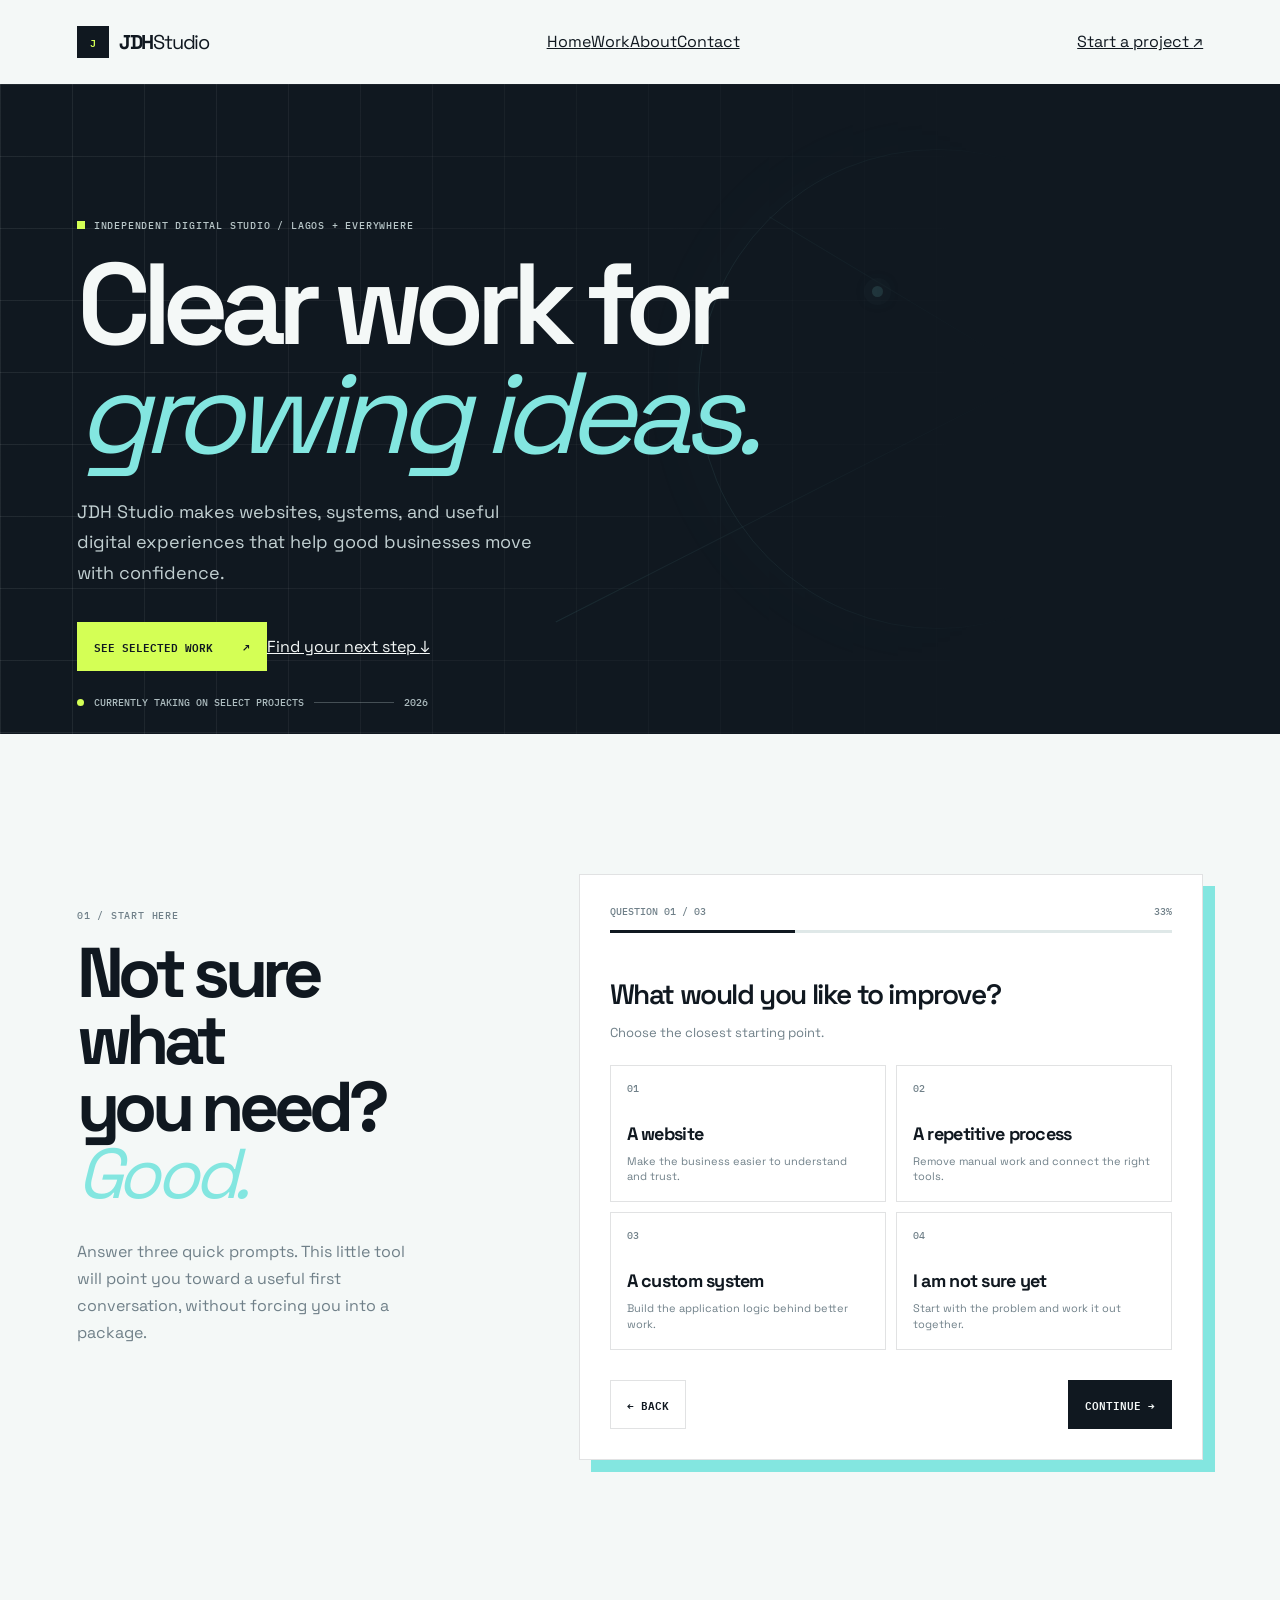
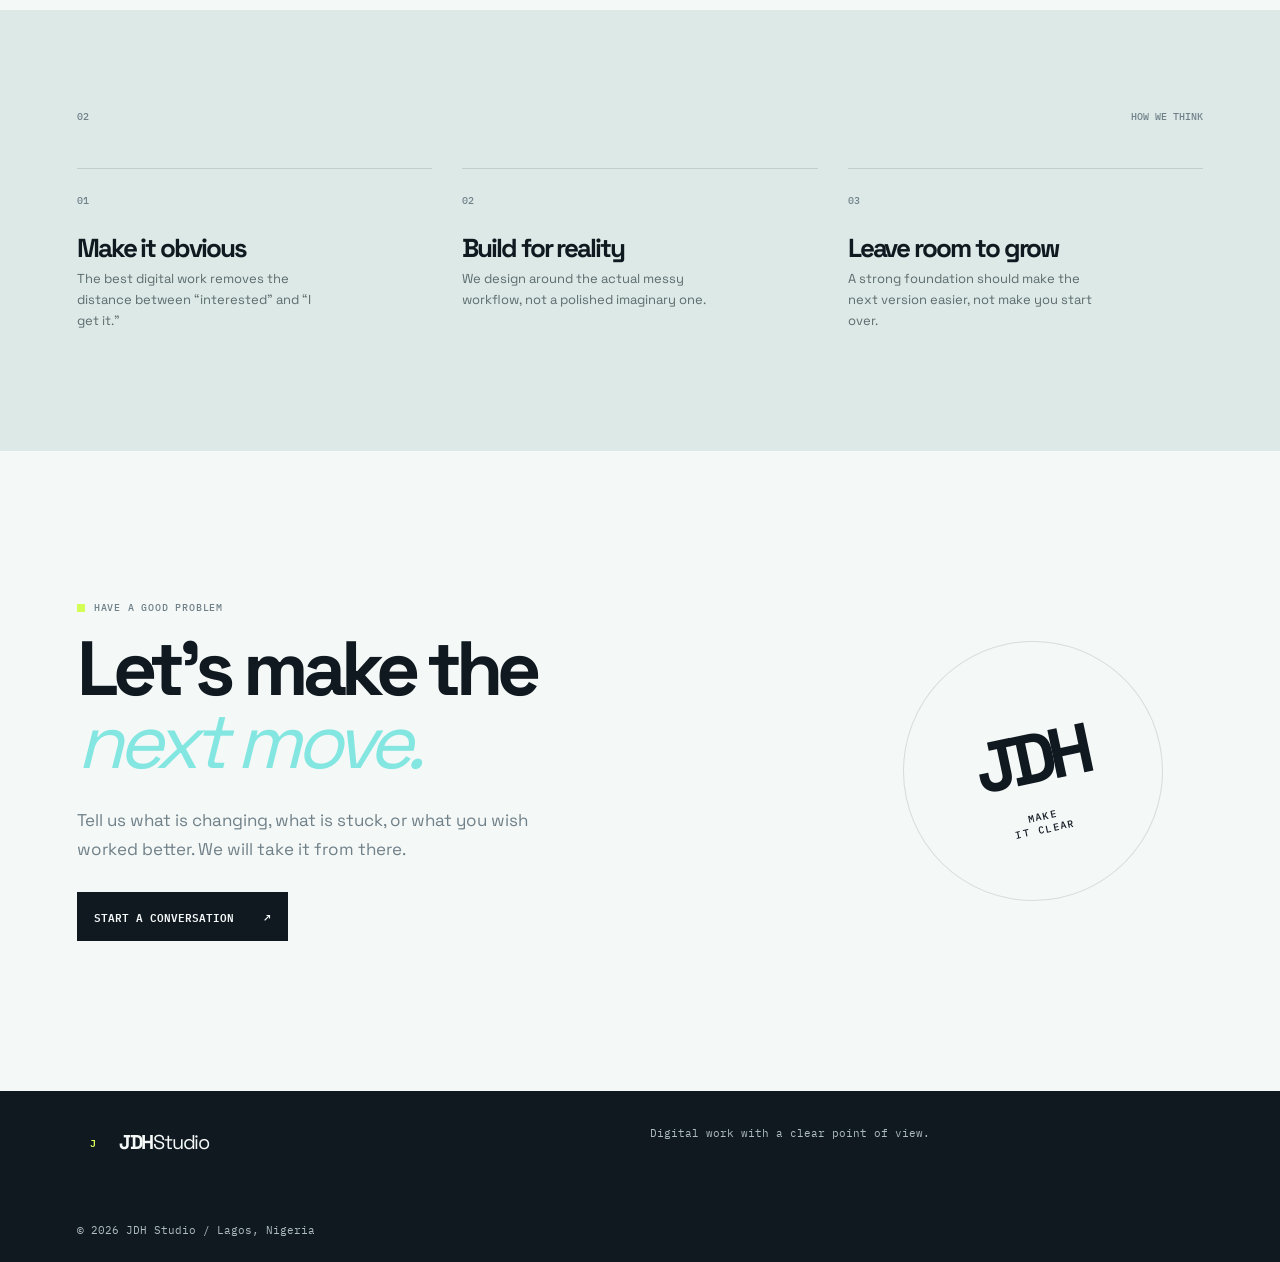
==== index.html @ 5bce69d0 "Create LeadFlow studio prototype" ====
<!doctype html>
<html lang="en">
  <head>
    <meta charset="UTF-8" />
    <meta name="viewport" content="width=device-width, initial-scale=1.0" />
    <meta name="description" content="JDH Studio builds clear digital tools, websites, and systems for ambitious small businesses." />
    <meta
      property="og:title"
      content="JDH Studio — Clear digital work for growing businesses"
    />
    <meta
      property="og:description"
      content="Websites, systems, and automation designed to make good businesses easier to choose."
    />
    <meta property="og:type" content="website" />
    <title>JDH Studio — Digital work with a clear point of view</title>
    <link rel="preconnect" href="https://fonts.googleapis.com" />
    <link rel="preconnect" href="https://fonts.gstatic.com" crossorigin />
    <link
      href="https://fonts.googleapis.com/css2?family=IBM+Plex+Mono:wght@400;500;600&family=Space+Grotesk:wght@400;500;600;700&display=swap"
      rel="stylesheet"
    />
    <link rel="icon" href="favicon.svg" type="image/svg+xml" />
    <link rel="stylesheet" href="styles.css" />
  </head>
  <body>
    <a class="skip-link" href="#main">Skip to content</a>
    <header class="site-header">
      <a class="brand" href="index.html" aria-label="JDH Studio home"><span class="brand-mark">J</span><span>JDH<span>Studio</span></span></a>
      <nav class="site-nav" aria-label="Primary navigation">
        <a class="active" href="index.html">Home</a><a href="work.html">Work</a><a href="about.html">About</a><a href="contact.html">Contact</a>
      </nav>
      <a class="header-cta" href="contact.html">Start a project <span>↗</span></a>
    </header>
    <main id="main">
      <section class="hero section-wrap" id="top">
        <div class="hero-grid">
          <div class="hero-glow"></div>
          <div class="hero-line line-one"></div>
          <div class="hero-line line-two"></div>
          <div class="hero-orb orb-one"></div>
          <div class="hero-orb orb-two"></div>
        </div>
        <div class="hero-copy reveal">
          <p class="eyebrow"><span></span> Independent digital studio / Lagos + everywhere</p>
          <h1>Clear work for<br /><i>growing ideas.</i></h1>
          <p>
            JDH Studio makes websites, systems, and useful digital experiences that help good businesses move with confidence.
          </p>
          <div class="hero-actions"><a class="button button-accent" href="work.html">See selected work <span>↗</span></a><a class="text-link light" href="#assistant">Find your next step <span>↓</span></a></div>
        </div>
        <div class="hero-status">
          <span class="status-dot"></span> Currently taking on select projects <span class="status-line"></span> 2026
        </div>
      </section>
      <section class="assistant section-wrap" id="assistant">
        <div class="assistant-intro reveal">
          <p class="eyebrow">01 / Start here</p>
          <h2>Not sure what<br />you need? <i>Good.</i></h2>
          <p>
            Answer three quick prompts. This little tool will point you toward a useful first conversation, without forcing you into a package.
          </p>
        </div>
        <div class="assistant-card reveal">
          <div class="progress-row">
            <span id="step-label">Question 01 / 03</span
            ><span id="progress-value">33%</span>
          </div>
          <div class="progress-track"><span id="progress-bar"></span></div>
          <form id="lead-form">
            <fieldset class="question active" data-step="0">
              <legend>What would you like to improve?</legend>
              <p class="question-note">Choose the closest starting point.</p>
              <div class="choice-grid">
                <label class="choice"
                  ><input
                    type="radio"
                    name="need"
                    value="website"
                    required
                  /><span
                    ><b>01</b><strong>A website</strong
                    ><small
                      >Make the business easier to understand and trust.</small
                    ></span
                  ></label
                ><label class="choice"
                  ><input type="radio" name="need" value="automation" /><span
                    ><b>02</b><strong>A repetitive process</strong
                    ><small
                      >Remove manual work and connect the right tools.</small
                    ></span
                  ></label
                ><label class="choice"
                  ><input type="radio" name="need" value="software" /><span
                    ><b>03</b><strong>A custom system</strong
                    ><small
                      >Build the application logic behind better work.</small
                    ></span
                  ></label
                ><label class="choice"
                  ><input type="radio" name="need" value="unsure" /><span
                    ><b>04</b><strong>I am not sure yet</strong
                    ><small
                      >Start with the problem and work it out together.</small
                    ></span
                  ></label
                >
              </div>
            </fieldset>
            <fieldset class="question" data-step="1">
              <legend>Where are you in the process?</legend>
              <p class="question-note">This helps set the right pace.</p>
              <div class="choice-stack">
                <label class="choice"
                  ><input
                    type="radio"
                    name="stage"
                    value="idea"
                    required
                  /><span
                    ><b>01</b><strong>Just exploring</strong
                    ><small>I want to understand what is possible.</small></span
                  ></label
                ><label class="choice"
                  ><input type="radio" name="stage" value="ready" /><span
                    ><b>02</b><strong>Ready to plan</strong
                    ><small
                      >I know the need and want to shape the work.</small
                    ></span
                  ></label
                ><label class="choice"
                  ><input type="radio" name="stage" value="improve" /><span
                    ><b>03</b><strong>Improving something existing</strong
                    ><small
                      >There is already a system, site, or process to
                      fix.</small
                    ></span
                  ></label
                >
              </div>
            </fieldset>
            <fieldset class="question" data-step="2">
              <legend>What should happen next?</legend>
              <p class="question-note">There is no wrong answer.</p>
              <div class="choice-stack">
                <label class="choice"
                  ><input
                    type="radio"
                    name="next"
                    value="whatsapp"
                    required
                  /><span
                    ><b>01</b><strong>Talk on WhatsApp</strong
                    ><small
                      >Send a short summary and start the conversation.</small
                    ></span
                  ></label
                ><label class="choice"
                  ><input type="radio" name="next" value="form" /><span
                    ><b>02</b><strong>Share more detail</strong
                    ><small>Continue to a fuller project enquiry.</small></span
                  ></label
                >
              </div>
            </fieldset>
            <div class="form-actions">
              <button
                class="button button-quiet"
                id="back-button"
                type="button"
                hidden
              >
                ← Back</button
              ><button
                class="button button-dark"
                id="next-button"
                type="button"
              >
                Continue <span>→</span>
              </button>
            </div>
          </form>
          <div class="result" id="result" hidden>
            <p class="eyebrow"><span></span> Your suggested starting point</p>
            <h3 id="result-title"></h3>
            <p id="result-copy"></p>
            <div class="result-summary" id="result-summary"></div>
            <div class="result-actions">
              <a class="button button-accent" id="result-action" href="#"
                >Send the summary <span>↗</span></a
              ><button
                class="button button-quiet"
                id="restart-button"
                type="button"
              >
                Start again ↻
              </button>
            </div>
          </div>
        </div>
      </section>
      <section class="proof section-wrap">
        <div class="proof-label">
          <span>02</span>
          <p>How we think</p>
        </div>
        <div class="proof-grid">
          <article class="proof-item reveal">
            <span>01</span>
            <h3>Make it obvious</h3>
            <p>
              The best digital work removes the distance between “interested” and “I get it.”
            </p>
          </article>
          <article class="proof-item reveal">
            <span>02</span>
            <h3>Build for reality</h3>
            <p>
              We design around the actual messy workflow, not a polished imaginary one.
            </p>
          </article>
          <article class="proof-item reveal">
            <span>03</span>
            <h3>Leave room to grow</h3>
            <p>
              A strong foundation should make the next version easier, not make you start over.
            </p>
          </article>
        </div>
      </section>
      <section class="closing section-wrap">
        <div class="closing-copy reveal">
          <p class="eyebrow"><span></span> Have a good problem</p>
          <h2>Let’s make the<br /><i>next move.</i></h2>
          <p>
            Tell us what is changing, what is stuck, or what you wish worked better. We will take it from there.
          </p>
          <a
            class="button button-dark"
            href="contact.html"
            >Start a conversation <span>↗</span></a
          >
        </div>
        <div class="closing-mark">
          <span>JDH</span><small>MAKE<br />IT CLEAR</small>
        </div>
      </section>
    </main>
    <footer class="footer section-wrap">
      <a class="brand" href="index.html"><span class="brand-mark">J</span><span>JDH<span>Studio</span></span></a>
      <p>Digital work with a clear point of view.</p>
      <small>© 2026 JDH Studio / Lagos, Nigeria</small>
    </footer>
    <script src="script.js"></script>
  </body>
</html>
---- styles.css ----
:root {
  --ink: #101820;
  --paper: #f4f8f7;
  --muted: #708089;
  --line: #10182020;
  --acid: #d4ff55;
  --cyan: #83e6e0;
  --sans: "Space Grotesk", Arial, sans-serif;
  --mono: "IBM Plex Mono", monospace;
}
* {
  box-sizing: border-box;
}
html {
  scroll-behavior: smooth;
}
body {
  margin: 0;
  overflow-x: hidden;
  background: var(--paper);
  color: var(--ink);
  font: 16px/1.5 var(--sans);
}
a {
  color: inherit;
}
.skip-link {
  position: fixed;
  z-index: 20;
  top: -100px;
  left: 18px;
  background: var(--acid);
  color: var(--ink);
  padding: 10px 14px;
}
.skip-link:focus {
  top: 12px;
}
.section-wrap {
  padding-inline: max(6vw, 24px);
}
.site-header {
  height: 84px;
  padding: 0 max(6vw, 24px);
  display: flex;
  justify-content: space-between;
  align-items: center;
}
.brand {
  display: inline-flex;
  align-items: center;
  gap: 10px;
  text-decoration: none;
  font-weight: 700;
  letter-spacing: -0.06em;
  font-size: 20px;
}
.brand > span:last-child > span {
  font-weight: 400;
}
.brand-mark {
  display: grid;
  place-items: center;
  width: 32px;
  height: 32px;
  background: var(--ink);
  color: var(--acid);
  font: 600 10px var(--mono);
  letter-spacing: -0.06em;
}
.header-note {
  margin: 0;
  color: var(--muted);
  font: 500 10px var(--mono);
  text-transform: uppercase;
}
.header-note span {
  color: var(--ink);
  margin-left: 8px;
}
.hero {
  position: relative;
  min-height: 650px;
  display: grid;
  align-content: center;
  padding-top: 72px;
  overflow: hidden;
  background: var(--ink);
  color: var(--paper);
}
.hero-copy {
  position: relative;
  z-index: 1;
  max-width: 760px;
}
.eyebrow {
  display: flex;
  align-items: center;
  gap: 9px;
  margin: 0 0 18px;
  color: var(--muted);
  font: 500 10px var(--mono);
  letter-spacing: 0.08em;
  text-transform: uppercase;
}
.hero .eyebrow {
  color: #b8c6c8;
}
.eyebrow span {
  width: 8px;
  height: 8px;
  display: inline-block;
  background: var(--acid);
}
h1,
h2,
h3 {
  margin: 0;
  letter-spacing: -0.08em;
  line-height: 0.95;
}
h1 {
  font-size: clamp(4.1rem, 9vw, 9rem);
  font-weight: 600;
}
h1 i,
h2 i {
  font-weight: 400;
  color: var(--cyan);
}
.hero-copy > p:not(.eyebrow) {
  max-width: 475px;
  margin: 28px 0 34px;
  color: #c2d0d2;
  font-size: 18px;
  line-height: 1.7;
}
.button {
  display: inline-flex;
  align-items: center;
  justify-content: space-between;
  gap: 30px;
  padding: 14px 16px;
  border: 1px solid transparent;
  text-decoration: none;
  font: 600 11px var(--mono);
  text-transform: uppercase;
  cursor: pointer;
  transition:
    transform 0.2s,
    background 0.2s;
}
.button:hover {
  transform: translateY(-3px);
}
.button-accent {
  background: var(--acid);
  color: var(--ink);
}
.button-dark {
  background: var(--ink);
  color: var(--paper);
}
.button-quiet {
  background: transparent;
  border-color: var(--line);
  color: var(--ink);
}
.hero-grid {
  position: absolute;
  inset: 0;
  overflow: hidden;
  background-image:
    linear-gradient(#f4f8f714 1px, transparent 1px),
    linear-gradient(90deg, #f4f8f714 1px, transparent 1px);
  background-size: 72px 72px;
  mask-image: linear-gradient(90deg, #000 0%, transparent 80%);
}
.hero-glow {
  position: absolute;
  width: 480px;
  height: 480px;
  right: 8%;
  top: 10%;
  border: 1px solid #83e6e044;
  border-radius: 50%;
  box-shadow: 0 0 80px #83e6e014;
}
.hero-line {
  position: absolute;
  width: 100%;
  height: 1px;
  background: #83e6e033;
  transform: rotate(-27deg);
}
.line-one {
  top: 38%;
  left: 38%;
}
.line-two {
  top: 71%;
  left: 53%;
  transform: rotate(31deg);
}
.hero-orb {
  position: absolute;
  border-radius: 50%;
  background: var(--cyan);
  box-shadow:
    0 0 0 8px #83e6e01f,
    0 0 40px #83e6e099;
}
.orb-one {
  width: 11px;
  height: 11px;
  right: 31%;
  top: 31%;
}
.orb-two {
  width: 7px;
  height: 7px;
  right: 18%;
  top: 67%;
  background: var(--acid);
}
.hero-status {
  position: absolute;
  bottom: 25px;
  left: max(6vw, 24px);
  right: max(6vw, 24px);
  display: flex;
  align-items: center;
  gap: 10px;
  color: #aebdc0;
  font: 500 10px var(--mono);
  text-transform: uppercase;
}
.status-dot {
  width: 7px;
  height: 7px;
  background: var(--acid);
  border-radius: 50%;
}
.status-line {
  height: 1px;
  width: 80px;
  background: #aebdc055;
}
.assistant {
  display: grid;
  grid-template-columns: 0.78fr 1.22fr;
  gap: 8vw;
  align-items: start;
  padding-top: 140px;
  padding-bottom: 150px;
}
.assistant-intro {
  padding-top: 35px;
}
.assistant-intro h2 {
  font-size: clamp(3rem, 5.5vw, 6rem);
}
.assistant-intro > p:last-child {
  max-width: 350px;
  margin-top: 30px;
  color: var(--muted);
  line-height: 1.7;
}
.assistant-card {
  border: 1px solid var(--line);
  background: #fff;
  padding: 30px;
  box-shadow: 12px 12px 0 var(--cyan);
}
.progress-row {
  display: flex;
  justify-content: space-between;
  color: var(--muted);
  font: 500 10px var(--mono);
  text-transform: uppercase;
}
.progress-track {
  height: 3px;
  background: #dfe8e8;
  margin: 12px 0 40px;
}
.progress-track span {
  display: block;
  width: 33%;
  height: 100%;
  background: var(--ink);
  transition: width 0.3s;
}
.question {
  display: none;
  border: 0;
  padding: 0;
  margin: 0;
}
.question.active {
  display: block;
}
.question legend {
  padding: 0;
  font-size: 28px;
  font-weight: 600;
  letter-spacing: -0.05em;
}
.question-note {
  margin: 8px 0 22px;
  color: var(--muted);
  font-size: 13px;
}
.choice-grid {
  display: grid;
  grid-template-columns: 1fr 1fr;
  gap: 10px;
}
.choice {
  display: block;
  cursor: pointer;
}
.choice input {
  position: absolute;
  opacity: 0;
}
.choice > span {
  display: block;
  height: 100%;
  border: 1px solid var(--line);
  padding: 16px;
  transition:
    background 0.2s,
    border 0.2s,
    transform 0.2s;
}
.choice:hover > span {
  transform: translateY(-2px);
  border-color: var(--ink);
}
.choice input:checked + span {
  border-color: var(--ink);
  background: var(--ink);
  color: var(--paper);
}
.choice b {
  display: block;
  margin-bottom: 25px;
  color: var(--muted);
  font: 500 10px var(--mono);
}
.choice strong {
  display: block;
  font-size: 18px;
  letter-spacing: -0.04em;
}
.choice small {
  display: block;
  margin-top: 7px;
  color: var(--muted);
  font-size: 11px;
  line-height: 1.45;
}
.choice input:checked + span small,
.choice input:checked + span b {
  color: #b8c6c8;
}
.choice-stack {
  display: grid;
  gap: 10px;
}
.choice-stack .choice > span {
  display: grid;
  grid-template-columns: 42px 1fr;
  gap: 5px 12px;
  align-items: start;
}
.choice-stack .choice b {
  grid-row: span 2;
  margin: 0;
}
.choice-stack .choice small {
  grid-column: 2;
}
.form-actions {
  display: flex;
  justify-content: space-between;
  align-items: center;
  margin-top: 30px;
}
.result h3 {
  max-width: 550px;
  margin: 0 0 18px;
  font-size: clamp(2.5rem, 4vw, 4.5rem);
}
.result > p:not(.eyebrow) {
  max-width: 550px;
  color: var(--muted);
  font-size: 16px;
  line-height: 1.7;
}
.result-summary {
  display: grid;
  gap: 8px;
  margin: 28px 0;
  padding: 18px;
  background: #edf4f3;
  color: var(--ink);
  font: 500 11px var(--mono);
}
.result-summary span {
  color: var(--muted);
}
.result-actions {
  display: flex;
  flex-wrap: wrap;
  gap: 10px;
}
.proof {
  padding-top: 100px;
  padding-bottom: 120px;
  background: #dce9e7;
}
.proof-label {
  display: flex;
  justify-content: space-between;
  margin-bottom: 45px;
  color: var(--muted);
  font: 500 10px var(--mono);
  text-transform: uppercase;
}
.proof-label p {
  margin: 0;
}
.proof-grid {
  display: grid;
  grid-template-columns: repeat(3, 1fr);
  gap: 30px;
}
.proof-item {
  border-top: 1px solid var(--line);
  padding-top: 18px;
}
.proof-item > span {
  color: var(--muted);
  font: 500 10px var(--mono);
}
.proof-item h3 {
  margin: 25px 0 8px;
  font-size: 26px;
}
.proof-item p {
  max-width: 250px;
  margin: 0;
  color: #5c6b6d;
  font-size: 13px;
  line-height: 1.6;
}
.closing {
  display: grid;
  grid-template-columns: 1fr 300px;
  gap: 10vw;
  align-items: center;
  padding-top: 150px;
  padding-bottom: 150px;
}
.closing-copy {
  max-width: 650px;
}
.closing-copy h2 {
  font-size: clamp(3rem, 6vw, 6.5rem);
}
.closing-copy > p:not(.eyebrow) {
  max-width: 480px;
  margin: 28px 0;
  color: var(--muted);
  font-size: 17px;
  line-height: 1.7;
}
.closing-mark {
  width: 260px;
  height: 260px;
  display: grid;
  place-content: center;
  border: 1px solid var(--line);
  border-radius: 50%;
  color: var(--ink);
  text-align: center;
  transform: rotate(-12deg);
}
.closing-mark span {
  font-size: 70px;
  font-weight: 700;
  letter-spacing: -0.12em;
}
.closing-mark small {
  font: 500 10px var(--mono);
  letter-spacing: 0.16em;
}
.footer {
  display: grid;
  grid-template-columns: 1fr 1fr;
  gap: 20px;
  background: var(--ink);
  color: var(--paper);
  padding-top: 35px;
  padding-bottom: 25px;
}
.footer p,
.footer small {
  margin: 0;
  color: #aebdc0;
  font: 11px var(--mono);
}
.footer small {
  grid-column: 1/-1;
  margin-top: 45px;
}
.reveal {
  opacity: 0;
  transform: translateY(18px);
  transition:
    opacity 0.7s ease,
    transform 0.7s ease;
}
.reveal.is-visible {
  opacity: 1;
  transform: none;
}
.sr-only {
  position: absolute;
  width: 1px;
  height: 1px;
  padding: 0;
  margin: -1px;
  overflow: hidden;
  clip: rect(0, 0, 0, 0);
  white-space: nowrap;
  border: 0;
}
:focus-visible {
  outline: 2px solid var(--acid);
  outline-offset: 4px;
}
@media (max-width: 800px) {
  .header-note {
    display: none;
  }
  .header-cta {
    display: none;
  }
  .hero {
    min-height: 650px;
  }
  .hero-copy {
    padding-bottom: 35px;
  }
  .hero-glow {
    right: -190px;
    top: 17%;
    width: 400px;
    height: 400px;
  }
  .assistant {
    grid-template-columns: 1fr;
    gap: 45px;
    padding-top: 90px;
    padding-bottom: 100px;
  }
  .assistant-intro {
    padding-top: 0;
  }
  .assistant-card {
    padding: 20px;
    box-shadow: 7px 7px 0 var(--cyan);
  }
  .choice-grid {
    grid-template-columns: 1fr;
  }
  .question legend {
    font-size: 25px;
  }
  .proof {
    padding-top: 75px;
    padding-bottom: 90px;
  }
  .proof-grid {
    grid-template-columns: 1fr;
    gap: 35px;
  }
  .closing {
    grid-template-columns: 1fr;
    gap: 55px;
    padding-top: 95px;
    padding-bottom: 100px;
  }
  .closing-mark {
    width: 200px;
    height: 200px;
  }
  .footer {
    grid-template-columns: 1fr;
  }
  .footer small {
    margin-top: 25px;
  }
}
@media (prefers-reduced-motion: reduce) {
  html {
    scroll-behavior: auto;
  }
  .reveal {
    opacity: 1;
    transform: none;
    transition: none;
  }
  .button,
  .choice > span {
    transition: none;
  }
}
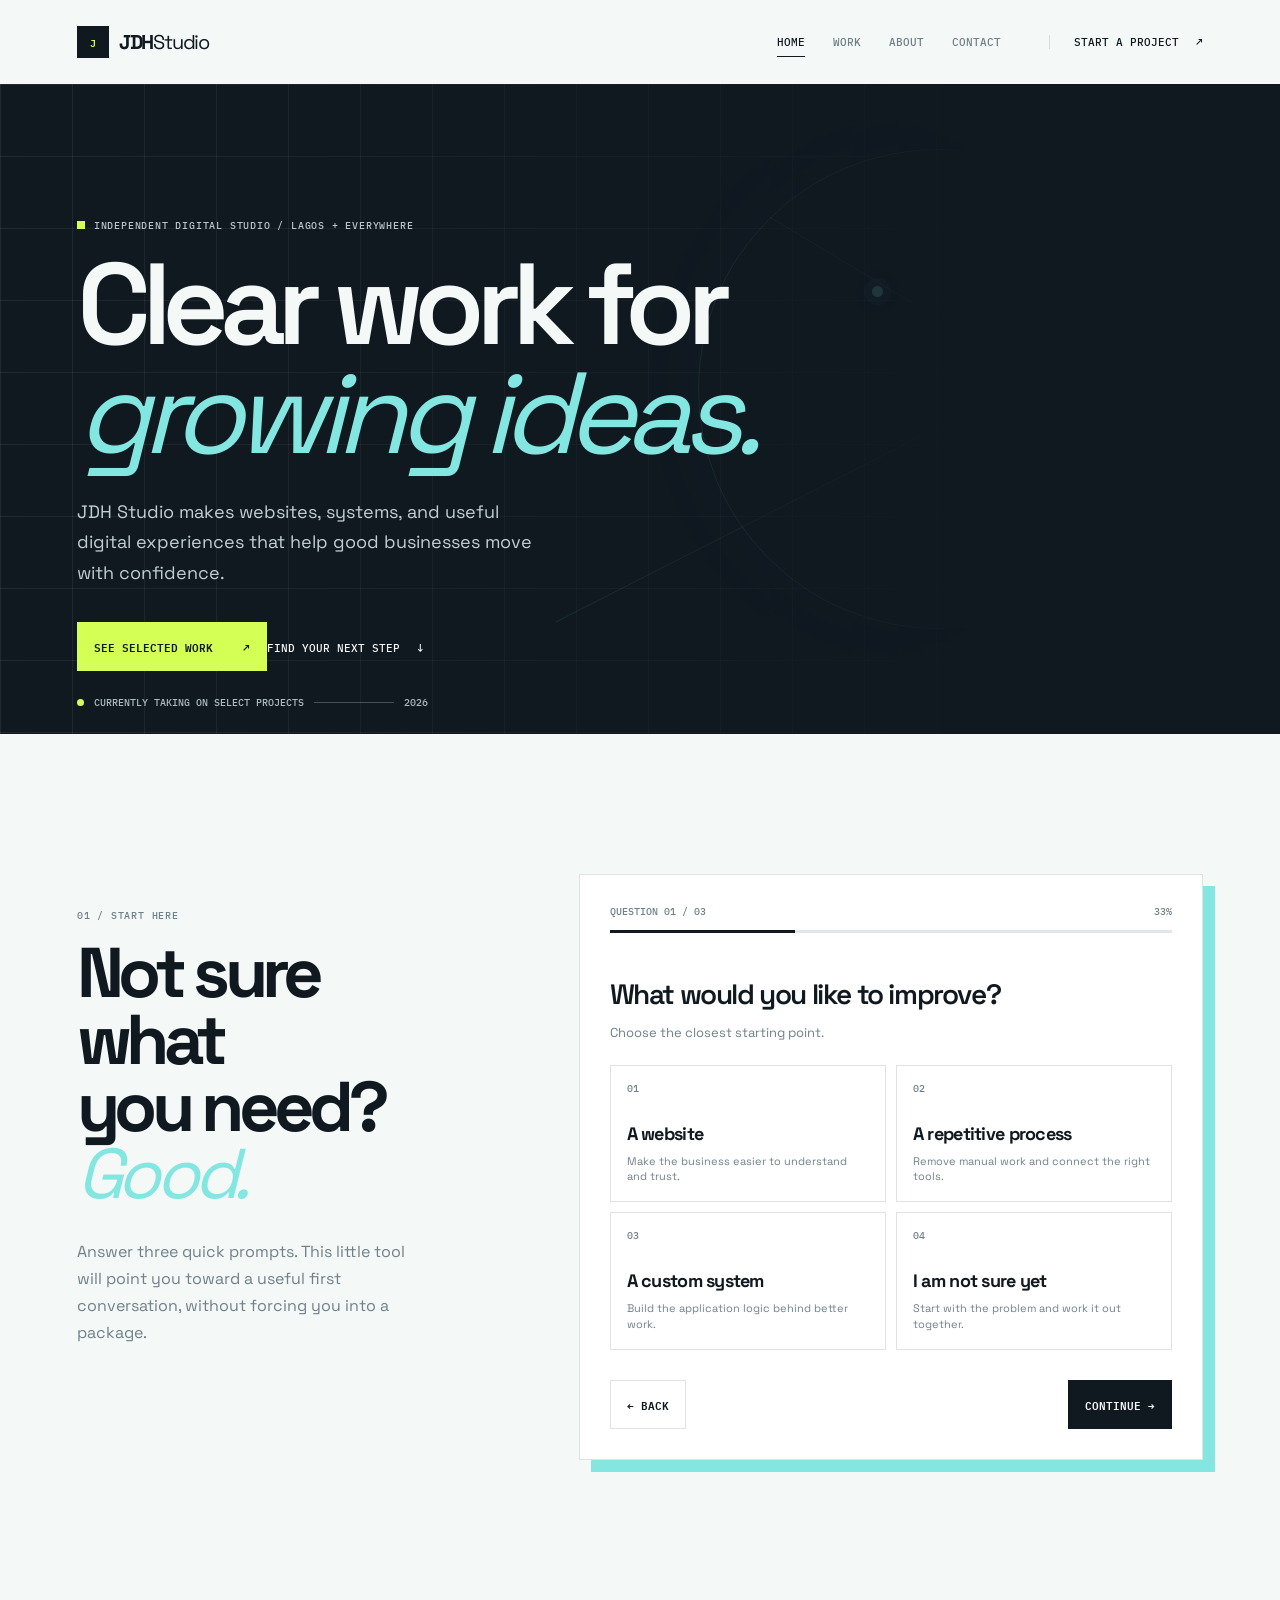
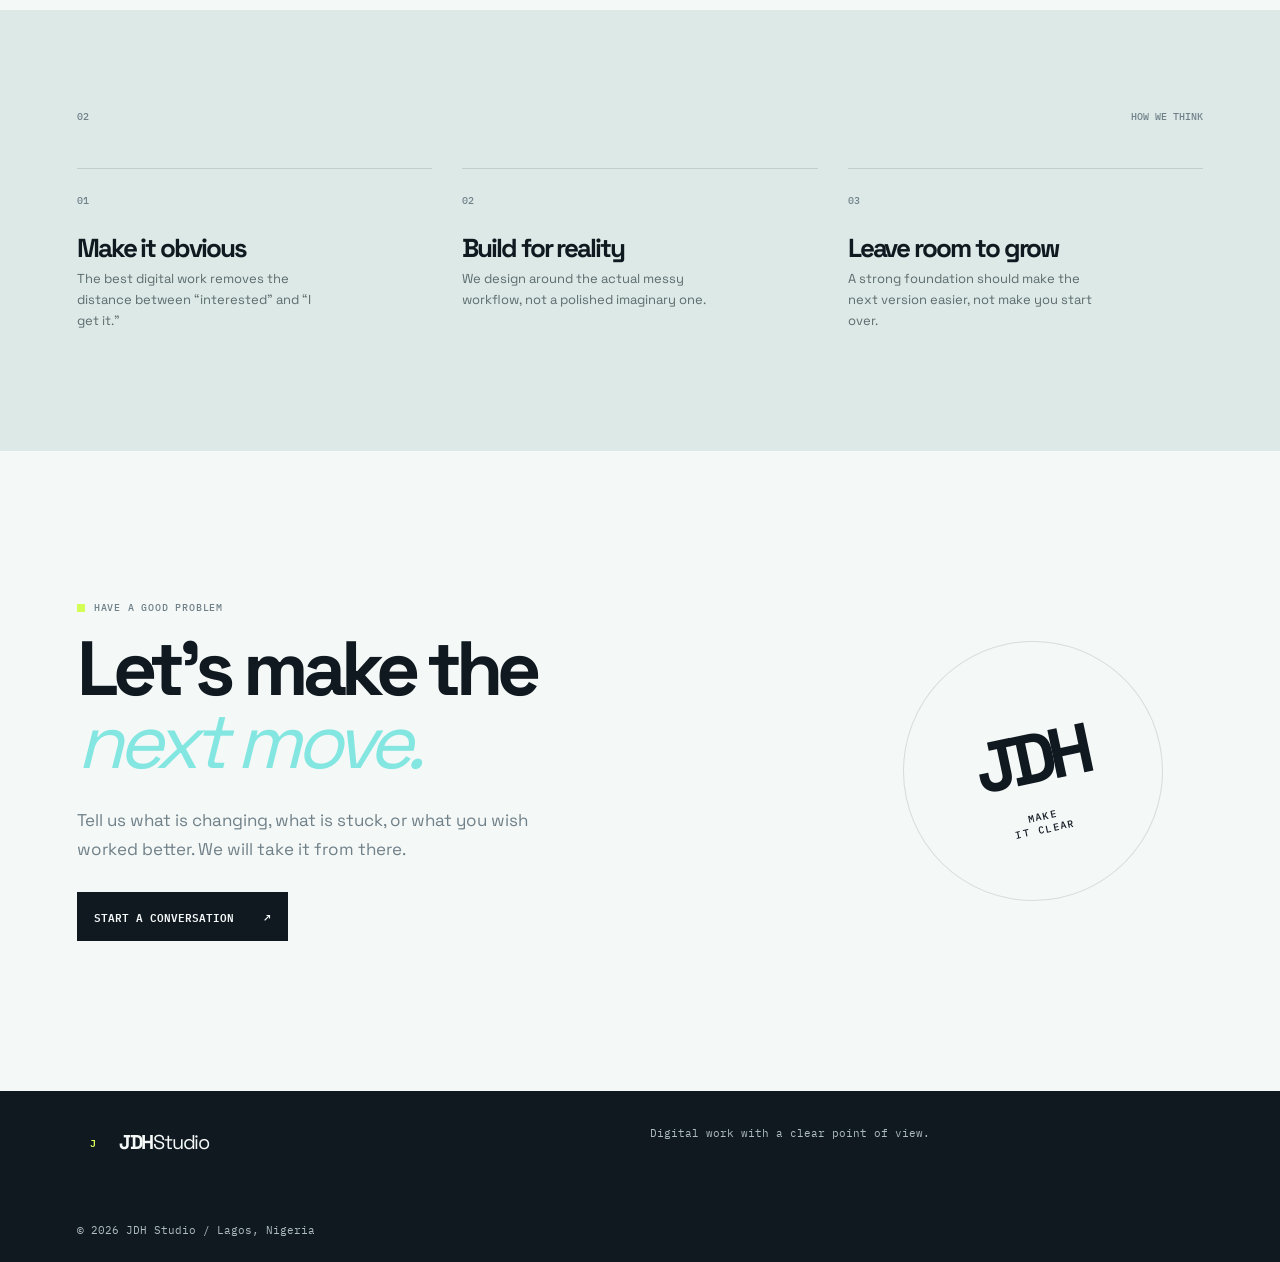
==== commit e98270d2: "Version navbar stylesheet cache" ====
--- a/index.html
+++ b/index.html
@@ -1,4 +1,5 @@
 <!doctype html>
+<script>window.addEventListener("DOMContentLoaded",()=>{const stylesheet=document.querySelector('link[href="styles.css"]');if(stylesheet)stylesheet.href="styles.css?v=9b14a14"})</script>
 <html lang="en">
   <head>
     <meta charset="UTF-8" />
--- a/styles.css
+++ b/styles.css
@@ -68,6 +68,39 @@
   font: 600 10px var(--mono);
   letter-spacing: -0.06em;
 }
+.site-nav {
+  display: flex;
+  align-items: center;
+  gap: 28px;
+  margin-left: auto;
+  margin-right: 48px;
+}
+.site-nav a,
+.header-cta,
+.text-link {
+  font: 500 11px var(--mono);
+  text-decoration: none;
+  text-transform: uppercase;
+}
+.site-nav a {
+  padding: 7px 0;
+  border-bottom: 1px solid transparent;
+  color: var(--muted);
+}
+.site-nav a:hover,
+.site-nav a.active {
+  border-color: var(--ink);
+  color: var(--ink);
+}
+.header-cta {
+  border-left: 1px solid var(--line);
+  padding-left: 24px;
+  white-space: nowrap;
+}
+.header-cta span,
+.text-link span {
+  margin-left: 10px;
+}
 .header-note {
   margin: 0;
   color: var(--muted);
@@ -496,6 +529,163 @@
 .closing-mark small {
   font: 500 10px var(--mono);
   letter-spacing: 0.16em;
+}
+.page-hero {
+  padding-top: 110px;
+  padding-bottom: 110px;
+  background: var(--ink);
+  color: var(--paper);
+}
+.page-hero h1 {
+  max-width: 1000px;
+}
+.page-hero p:not(.eyebrow) {
+  max-width: 550px;
+  margin: 32px 0 0;
+  color: #c2d0d2;
+  font-size: 18px;
+  line-height: 1.7;
+}
+.work-grid {
+  display: grid;
+  grid-template-columns: 1fr 1fr;
+  gap: 18px;
+  padding-top: 90px;
+  padding-bottom: 130px;
+}
+.project-card {
+  position: relative;
+  min-height: 430px;
+  display: flex;
+  flex-direction: column;
+  justify-content: space-between;
+  padding: 28px;
+  overflow: hidden;
+  text-decoration: none;
+}
+.project-card:first-child { background: #c6ece7; }
+.project-card:nth-child(2) { background: #f4c9a9; }
+.project-card:nth-child(3) { background: var(--acid); }
+.project-card:nth-child(4) { background: #c9d3ed; }
+.project-card:nth-child(3),
+.project-card:nth-child(4) { min-height: 340px; }
+.project-card::after {
+  content: "";
+  position: absolute;
+  right: -50px;
+  bottom: -70px;
+  width: 260px;
+  height: 260px;
+  border: 1px solid #15212633;
+  border-radius: 50%;
+  transition: transform 0.5s;
+}
+.project-card:hover::after { transform: scale(1.2); }
+.project-meta {
+  display: flex;
+  justify-content: space-between;
+  font: 500 10px var(--mono);
+  text-transform: uppercase;
+}
+.project-card h2 {
+  position: relative;
+  z-index: 1;
+  max-width: 460px;
+  font-size: clamp(2.2rem, 4vw, 4rem);
+}
+.project-card p {
+  position: relative;
+  z-index: 1;
+  max-width: 290px;
+  margin: 18px 0 0;
+  font-size: 13px;
+}
+.about-layout,
+.contact-layout {
+  display: grid;
+  grid-template-columns: 0.7fr 1.3fr;
+  gap: 10vw;
+  padding-top: 100px;
+  padding-bottom: 140px;
+}
+.about-layout h2,
+.contact-layout h2 {
+  font-size: clamp(2.8rem, 5vw, 5.5rem);
+}
+.about-copy > p {
+  max-width: 600px;
+  margin: 0 0 22px;
+  color: var(--muted);
+  font-size: 18px;
+  line-height: 1.75;
+}
+.numbers {
+  display: grid;
+  grid-template-columns: repeat(3, 1fr);
+  gap: 18px;
+  margin-top: 70px;
+}
+.number {
+  border-top: 1px solid var(--line);
+  padding-top: 16px;
+}
+.number strong {
+  display: block;
+  font-size: 42px;
+  letter-spacing: -0.08em;
+}
+.number span {
+  color: var(--muted);
+  font: 10px var(--mono);
+  text-transform: uppercase;
+}
+.contact-layout { grid-template-columns: 0.8fr 1.2fr; }
+.contact-links {
+  display: grid;
+  gap: 16px;
+  margin-top: 36px;
+}
+.contact-links a {
+  padding-bottom: 14px;
+  border-bottom: 1px solid var(--line);
+  font-size: 18px;
+  text-decoration: none;
+}
+.contact-form {
+  display: grid;
+  gap: 18px;
+}
+.contact-form label {
+  display: grid;
+  gap: 8px;
+  color: var(--muted);
+  font: 10px var(--mono);
+  text-transform: uppercase;
+}
+.contact-form input,
+.contact-form textarea,
+.contact-form select {
+  width: 100%;
+  border: 0;
+  border-bottom: 1px solid var(--line);
+  border-radius: 0;
+  background: transparent;
+  padding: 10px 0;
+  color: var(--ink);
+  font: 16px var(--sans);
+  outline: none;
+}
+.contact-form input:focus,
+.contact-form textarea:focus,
+.contact-form select:focus { border-color: var(--ink); }
+.contact-form textarea {
+  min-height: 130px;
+  resize: vertical;
+}
+.form-note {
+  margin: 0;
+  color: var(--muted);
+  font-size: 13px;
 }
 .footer {
   display: grid;
@@ -543,6 +733,13 @@
   outline-offset: 4px;
 }
 @media (max-width: 800px) {
+  .site-nav {
+    gap: 14px;
+    margin-right: 0;
+  }
+  .site-nav a {
+    font-size: 9px;
+  }
   .header-note {
     display: none;
   }
@@ -604,6 +801,29 @@
   .footer small {
     margin-top: 25px;
   }
+  .page-hero {
+    padding-top: 80px;
+    padding-bottom: 80px;
+  }
+  .work-grid {
+    grid-template-columns: 1fr;
+    padding-top: 55px;
+    padding-bottom: 90px;
+  }
+  .project-card,
+  .project-card:nth-child(3),
+  .project-card:nth-child(4) {
+    min-height: 360px;
+  }
+  .about-layout,
+  .contact-layout {
+    grid-template-columns: 1fr;
+    gap: 55px;
+    padding-top: 70px;
+    padding-bottom: 90px;
+  }
+  .numbers { margin-top: 50px; }
+  .contact-layout h2 { font-size: clamp(3rem, 13vw, 5rem); }
 }
 @media (prefers-reduced-motion: reduce) {
   html {
